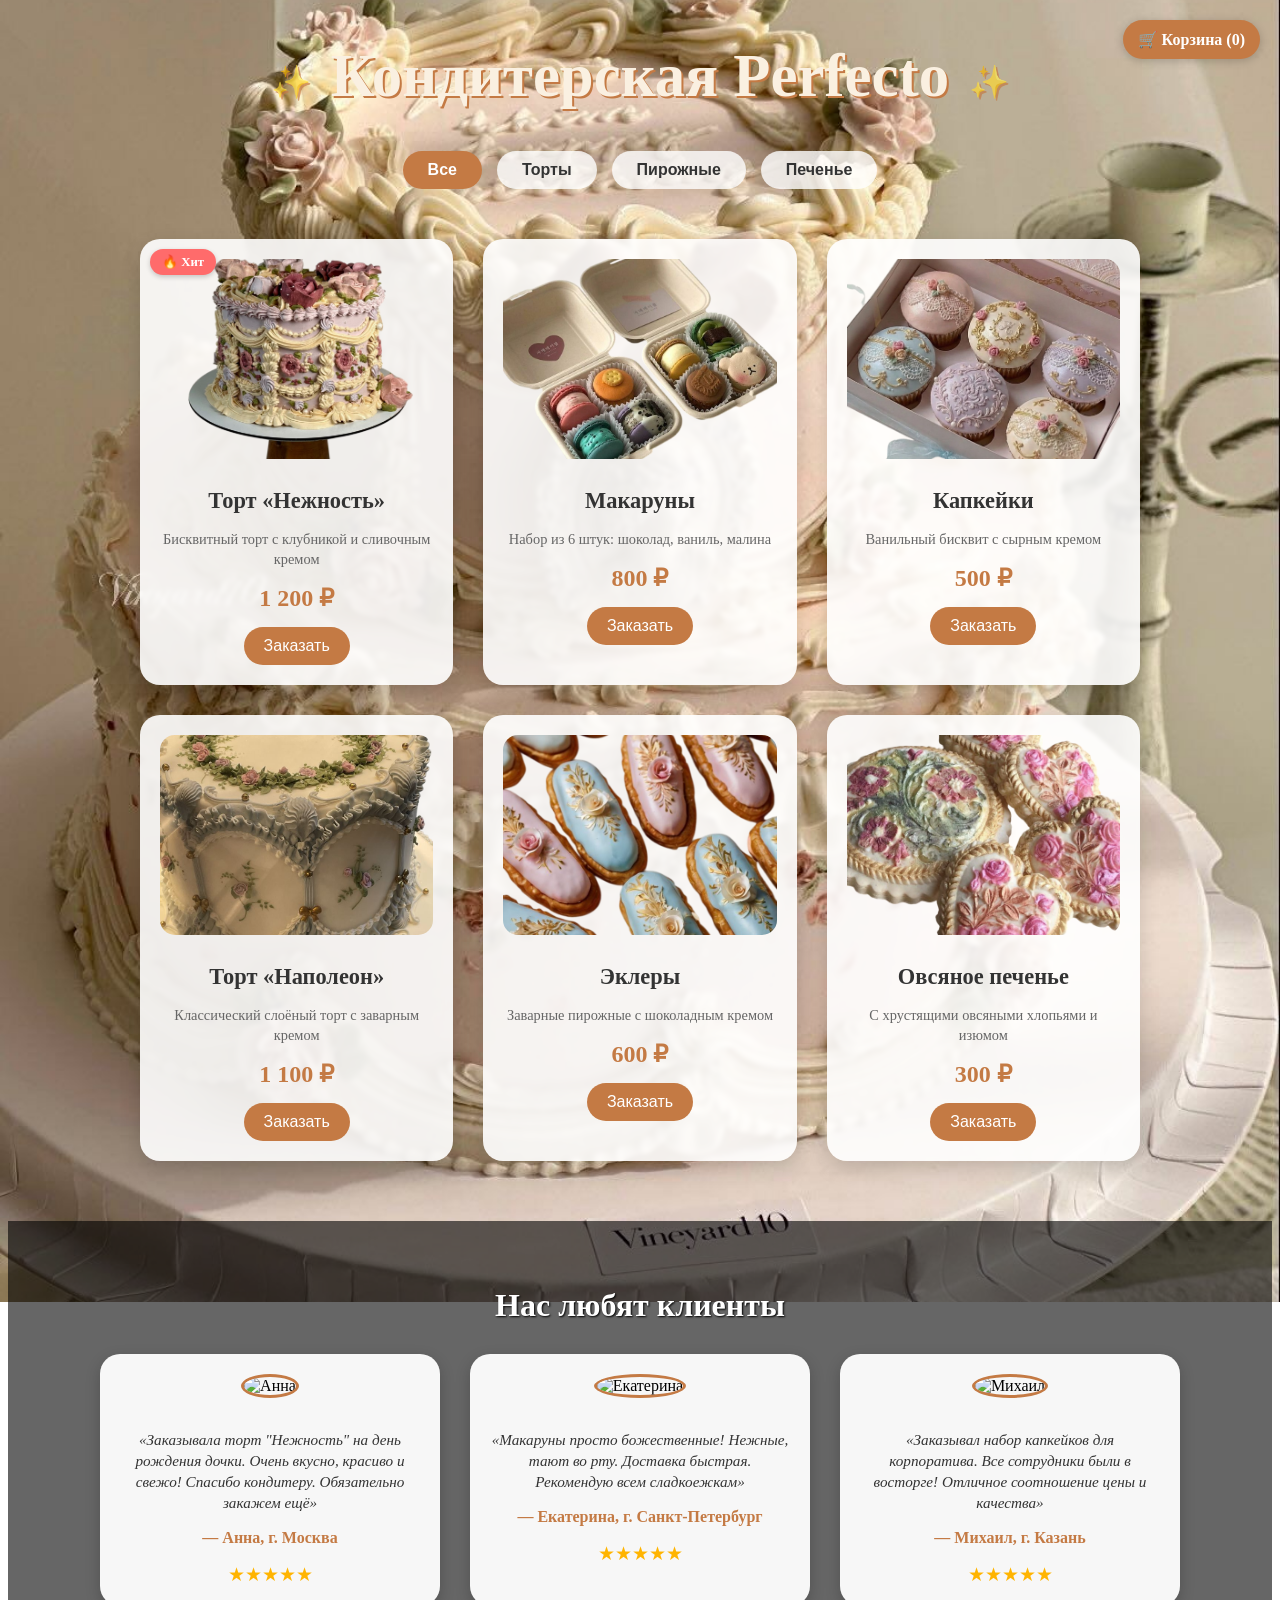
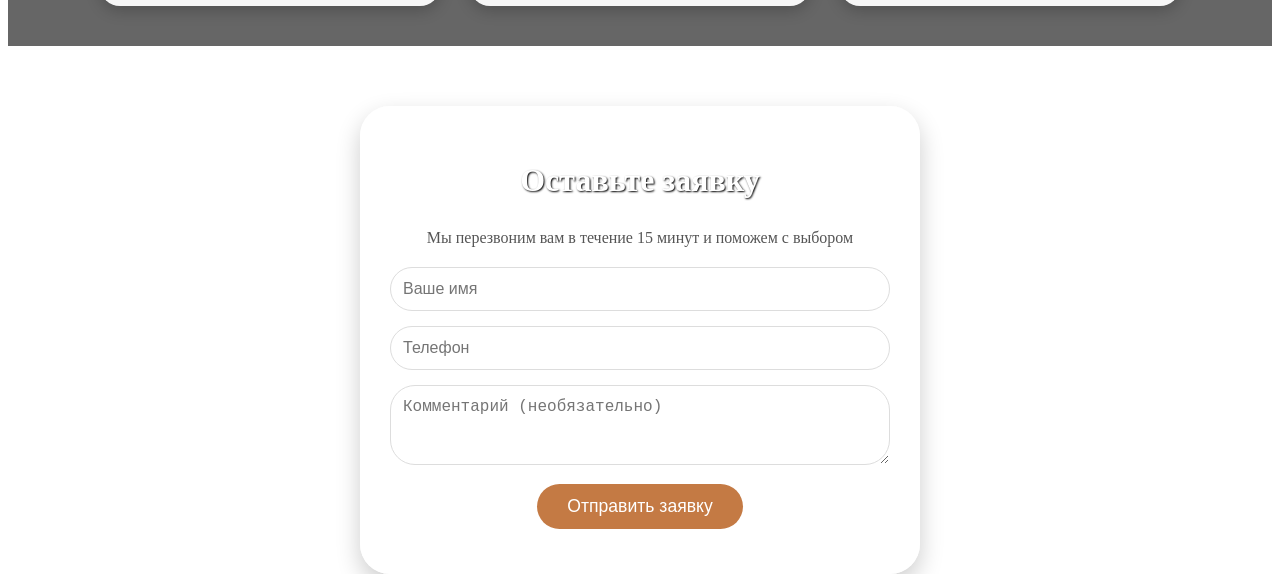
==== index.html @ 049f91c9 "Rename file.html to index.html" ====
<!DOCTYPE html>
<html lang="ru">
<head>
    <link rel="stylesheet" href="file2.css">
    <meta charset="UTF-8">
    <meta name="viewport" content="width=device-width, initial-scale=1.0">
    <title>Perfecto</title>
</head>
<body>
    <div>
        <h1>Кондитерская Perfecto</h1>
        <div class="cart-icon">
            🛒 Корзина (<span id="cart-count">0</span>)
        </div>

        <!-- Модальное окно корзины -->
        <div id="cart-modal" class="cart-modal">
            <div class="cart-modal-content">
                <span class="close">&times;</span>
                <h2>Ваш заказ</h2>
                <div id="cart-items"></div>
                <div class="cart-total">Итого: <span id="cart-total">0</span> ₽</div>
                <button id="checkout-btn">Оформить заказ</button>
            </div>
        </div>

        <!-- Кнопки фильтра -->
        <div class="filter-buttons">
            <button class="filter-btn active" data-filter="all">Все</button>
            <button class="filter-btn" data-filter="cake">Торты</button>
            <button class="filter-btn" data-filter="macaron">Пирожные</button>
            <button class="filter-btn" data-filter="cupcake">Печенье</button>
        </div>

        <!-- Контейнер карточек (исправлен класс) -->
        <div class="products-container">
            <!-- Торт "Нежность" - Хит -->
            <div class="product-card hit" data-category="cake">
                <div class="hit-badge">🔥 Хит</div>
                <img src="cake1-Photoroom.png" alt="Торт 'Нежность'" class="product-image">
                <h3 class="product-title">Торт «Нежность»</h3>
                <p class="product-description">Бисквитный торт с клубникой и сливочным кремом</p>
                <span class="product-price">1 200 ₽</span>
                <button class="product-btn">Заказать</button>
            </div>

            <!-- Макаруны -->
            <div class="product-card" data-category="macaron">
                <img src="cake2-Photoroom (1).png" alt="Макаронсы" class="product-image">
                <h3 class="product-title">Макаруны</h3>
                <p class="product-description">Набор из 6 штук: шоколад, ваниль, малина</p>
                <span class="product-price">800 ₽</span>
                <button class="product-btn">Заказать</button>
            </div>

            <!-- Капкейки -->
            <div class="product-card" data-category="cupcake">
                <img src="cake3-Photoroom (1).png" alt="Капкейки" class="product-image">
                <h3 class="product-title">Капкейки</h3>
                <p class="product-description">Ванильный бисквит с сырным кремом</p>
                <span class="product-price">500 ₽</span>
                <button class="product-btn">Заказать</button>
            </div>

            <!-- Торт "Наполеон" -->
            <div class="product-card" data-category="cake">
                <img src="e665212efa0e5e88dbf78b203fd6f364-Photoroom.png" alt="Торт 'Наполеон'" class="product-image">
                <h3 class="product-title">Торт «Наполеон»</h3>
                <p class="product-description">Классический слоёный торт с заварным кремом</p>
                <span class="product-price">1 100 ₽</span>
                <button class="product-btn">Заказать</button>
            </div>

            <!-- Эклеры -->
            <div class="product-card" data-category="macaron">
                <img src="ecler-Photoroom.png" alt="Эклеры" class="product-image">
                <h3 class="product-title">Эклеры</h3>
                <p class="product-description">Заварные пирожные с шоколадным кремом</p>
                <span class="product-price">600 ₽</span>
                <button class="product-btn">Заказать</button>
            </div>

            <!-- Овсяное печенье -->
            <div class="product-card" data-category="cupcake">
                <img src="pechenye-Photoroom.png" alt="Печенье овсяное" class="product-image">
                <h3 class="product-title">Овсяное печенье</h3>
                <p class="product-description">С хрустящими овсяными хлопьями и изюмом</p>
                <span class="product-price">300 ₽</span>
                <button class="product-btn">Заказать</button>
            </div>
        </div>
    </div>
    <!-- Блок отзывов -->
<div class="reviews-section">
    <h2 class="section-title">Нас любят клиенты</h2>
    <div class="reviews-container">
        <div class="review-card">
            <img src="avatar1.jpg" alt="Анна" class="review-avatar">
            <p class="review-text">«Заказывала торт "Нежность" на день рождения дочки. Очень вкусно, красиво и свежо! Спасибо кондитеру. Обязательно закажем ещё»</p>
            <p class="review-author">— Анна, г. Москва</p>
            <div class="review-stars">★★★★★</div>
        </div>
        <div class="review-card">
            <img src="avatar2.jpg" alt="Екатерина" class="review-avatar">
            <p class="review-text">«Макаруны просто божественные! Нежные, тают во рту. Доставка быстрая. Рекомендую всем сладкоежкам»</p>
            <p class="review-author">— Екатерина, г. Санкт-Петербург</p>
            <div class="review-stars">★★★★★</div>
        </div>
        <div class="review-card">
            <img src="avatar3.jpg" alt="Михаил" class="review-avatar">
            <p class="review-text">«Заказывал набор капкейков для корпоратива. Все сотрудники были в восторге! Отличное соотношение цены и качества»</p>
            <p class="review-author">— Михаил, г. Казань</p>
            <div class="review-stars">★★★★★</div>
        </div>
    </div>
</div>

<!-- Форма заявки -->
<div class="callback-form">
    <h2 class="section-title">Оставьте заявку</h2>
    <p class="form-subtitle">Мы перезвоним вам в течение 15 минут и поможем с выбором</p>
    <form id="callbackForm">
        <input type="text" id="userName" placeholder="Ваше имя" required>
        <input type="tel" id="userPhone" placeholder="Телефон" required>
        <textarea id="userMessage" rows="3" placeholder="Комментарий (необязательно)"></textarea>
        <button type="submit" class="submit-btn">Отправить заявку</button>
    </form>
    <div id="formStatus" class="form-status"></div>
</div>

    <script>
        // Данные товаров (теперь для всех 6)
        const products = {
            0: { name: "Торт «Нежность»", price: 1200 },
            1: { name: "Макаруны", price: 800 },
            2: { name: "Капкейки", price: 500 },
            3: { name: "Торт «Наполеон»", price: 1100 },
            4: { name: "Эклеры", price: 600 },
            5: { name: "Овсяное печенье", price: 300 }
        };

        let cart = [];

        function loadCart() {
            const saved = localStorage.getItem('cakeCart');
            cart = saved ? JSON.parse(saved) : [];
            updateCartDisplay();
        }

        function saveCart() {
            localStorage.setItem('cakeCart', JSON.stringify(cart));
        }

        function addToCart(productId) {
            const existing = cart.find(item => item.id === productId);
            if (existing) {
                existing.quantity++;
            } else {
                cart.push({ id: productId, quantity: 1 });
            }
            saveCart();
            updateCartDisplay();
            alert(`Товар добавлен в корзину!`);
        }

        function updateCartDisplay() {
            const countSpan = document.getElementById('cart-count');
            const totalItems = cart.reduce((sum, item) => sum + item.quantity, 0);
            countSpan.innerText = totalItems;
            renderCartItems();
        }

        function renderCartItems() {
            const container = document.getElementById('cart-items');
            if (!container) return;
            if (cart.length === 0) {
                container.innerHTML = '<p>Корзина пуста</p>';
                document.getElementById('cart-total').innerText = '0';
                return;
            }
            let html = '';
            let total = 0;
            cart.forEach(item => {
                const product = products[item.id];
                const itemTotal = product.price * item.quantity;
                total += itemTotal;
                html += `
                    <div class="cart-item">
                        <span>${product.name} x ${item.quantity}</span>
                        <span>${itemTotal} ₽</span>
                        <button onclick="removeFromCart(${item.id})">Удалить</button>
                    </div>
                `;
            });
            container.innerHTML = html;
            document.getElementById('cart-total').innerText = total;
        }

        function removeFromCart(productId) {
            const index = cart.findIndex(item => item.id === productId);
            if (index !== -1) {
                if (cart[index].quantity > 1) {
                    cart[index].quantity--;
                } else {
                    cart.splice(index, 1);
                }
                saveCart();
                updateCartDisplay();
                renderCartItems();
            }
        }

        function clearCart() {
            cart = [];
            saveCart();
            updateCartDisplay();
            renderCartItems();
        }

        // Модальное окно
        const modal = document.getElementById('cart-modal');
        const cartIcon = document.querySelector('.cart-icon');
        const closeBtn = document.querySelector('.close');

        cartIcon.onclick = () => {
            renderCartItems();
            modal.style.display = 'block';
        };
        closeBtn.onclick = () => modal.style.display = 'none';
        window.onclick = (e) => {
            if (e.target === modal) modal.style.display = 'none';
        };

        document.getElementById('checkout-btn').onclick = () => {
            if (cart.length === 0) {
                alert('Корзина пуста');
                return;
            }
            alert('Спасибо за заказ! Мы свяжемся с вами в ближайшее время.');
            clearCart();
            modal.style.display = 'none';
        };

        
    </script>


    <script>
        // Фильтрация товаров (обёрнуто в DOMContentLoaded)
        document.addEventListener('DOMContentLoaded', function() {
            const filterBtns = document.querySelectorAll('.filter-btn');
            const products = document.querySelectorAll('.product-card');

            filterBtns.forEach(btn => {
                btn.addEventListener('click', () => {
                    filterBtns.forEach(b => b.classList.remove('active'));
                    btn.classList.add('active');
                    
                    const filterValue = btn.getAttribute('data-filter');
                    
                    products.forEach(product => {
                        if (filterValue === 'all' || product.getAttribute('data-category') === filterValue) {
                            product.style.display = '';  // сброс (возвращает значение из CSS)
                        } else {
                            product.style.display = 'none';
                        }
                    });
                });
            });
        });
    </script>
    <script>
    // Обработка формы заявки
const form = document.getElementById('callbackForm');
if (form) {
    form.addEventListener('submit', function(e) {
        e.preventDefault();
        const name = document.getElementById('userName').value;
        const phone = document.getElementById('userPhone').value;
        const message = document.getElementById('userMessage').value || 'без комментария';
        
        // Здесь можно было бы отправить данные на сервер, но для демо просто покажем уведомление
        document.getElementById('formStatus').innerHTML = `<span style="color: green;">Спасибо, ${name}! Мы скоро свяжемся с вами по номеру ${phone}</span>`;
        form.reset();
        
        // Через 3 секунды очищаем статус
        setTimeout(() => {
            document.getElementById('formStatus').innerHTML = '';
        }, 5000);
    });
}
    </script>

<script>
    // === ОБРАБОТЧИКИ ДЛЯ КНОПОК "ЗАКАЗАТЬ" ===
    document.addEventListener('DOMContentLoaded', function() {
        const cards = document.querySelectorAll('.product-card');
        cards.forEach((card, index) => {
            const btn = card.querySelector('.product-btn');
            if (btn) {
                // Удаляем возможные старые обработчики (если были)
                const newBtn = btn.cloneNode(true);
                btn.parentNode.replaceChild(newBtn, btn);
                newBtn.addEventListener('click', function(e) {
                    e.preventDefault();
                    addToCart(index);  // index совпадает с id товара в объекте products
                });
            }
        });
        console.log('Обработчики кнопок добавлены, всего карточек:', cards.length);
    });
</script>

</body>
</html>
---- file2.css ----
html {
    height: 100%;
}

body {
    min-height: 100%;
    background: url('cakes.jpg') no-repeat center center fixed;
    background-size: cover;
}

h1 {

    text-align: center;
    font-size: 3.8rem;
    color: #faf0e1;
    text-shadow: 2px 2px 0 #c47a44;
    position: relative;
}
h1::before, h1::after {
    content: '✨';
    font-size: 2rem;
    opacity: 0.7;
    display: inline-block;
    padding: 0 20px;
    vertical-align: middle;
}


p {
    text-align: center;
    
}

.products-container {
    display: grid;
    grid-template-columns: repeat(3, 1fr); /* 3 колонки равной ширины */
    gap: 30px;                            /* одинаковые отступы */
    max-width: 1000px;                   /* ограничиваем ширину, чтобы карточки не были огромными */
    margin: 50px auto;
    padding: 0 20px;
}

.product-card {
    /* Убираем фиксированную ширину, она будет 1fr */
    background: rgba(255, 255, 255, 0.9);
    border-radius: 20px;
    box-shadow: 0 8px 20px rgba(0, 0, 0, 0.15);
    padding: 20px;
    text-align: center;
    transition: transform 0.3s ease, box-shadow 0.3s ease;
    backdrop-filter: blur(2px);
}



/* Эффект при наведении */
.product-card:hover {
    transform: translateY(-5px);
    box-shadow: 0 12px 25px rgba(0, 0, 0, 0.2);
}

/* Картинка внутри карточки */
.product-image {
    width: 100%;
    height: 200px;
    object-fit: cover;
    border-radius: 15px;
    margin-bottom: 15px;
}

/* Заголовок товара */
.product-title {
    font-size: 1.4rem;
    margin: 10px 0;
    color: #333;
}

/* Описание */
.product-description {
    font-size: 0.9rem;
    color: #666;
    margin-bottom: 15px;
    line-height: 1.4;
}

/* Цена */
.product-price {
    display: block;
    font-size: 1.5rem;
    font-weight: bold;
    color: #c47a44;
    margin-bottom: 15px;
}

/* Кнопка заказа */
.product-btn {
    background-color: #c47a44;
    color: white;
    border: none;
    padding: 10px 20px;
    border-radius: 30px;
    font-size: 1rem;
    cursor: pointer;
    transition: background-color 0.3s;
}

.product-btn:hover {
    background-color: #a05e2c;
}

/* Стиль для подзаголовка */
.subtitle {
    text-align: center;
    font-size: 1.2rem;
    color: white;
    margin-top: -40px;
    margin-bottom: 40px;
    text-shadow: 1px 1px 2px black;
}



@media (max-width: 900px) {
    .products-container {
        grid-template-columns: repeat(2, 1fr); /* 2 карточки в ряд */
    }
}
@media (max-width: 600px) {
    .products-container {
        grid-template-columns: 1fr; /* 1 карточка в ряд */
        justify-content: center;    /* центрируем */
    }
}





/* Иконка корзины */
.cart-icon {
    position: fixed;
    top: 20px;
    right: 20px;
    background: #c47a44;
    color: white;
    padding: 10px 15px;
    border-radius: 30px;
    cursor: pointer;
    font-weight: bold;
    z-index: 1000;
    box-shadow: 0 2px 10px rgba(0,0,0,0.2);

}

/* Модальное окно */
.cart-modal {
    display: none;
    position: fixed;
    z-index: 1001;
    left: 0;
    top: 0;
    width: 100%;
    height: 100%;
    background: rgba(0,0,0,0.5);
}

.cart-modal-content {
    background: white;
    margin: 10% auto;
    width: 90%;
    max-width: 500px;
    border-radius: 20px;
    padding: 20px;
    position: relative;
}

.close {
    position: absolute;
    right: 20px;
    top: 10px;
    font-size: 28px;
    cursor: pointer;
}

#cart-items {
    max-height: 300px;
    overflow-y: auto;
    margin: 20px 0;
}

.cart-item {
    display: flex;
    justify-content: space-between;
    padding: 10px 0;
    border-bottom: 1px solid #eee;
}

.cart-total {
    font-size: 1.2rem;
    font-weight: bold;
    text-align: right;
    margin-top: 10px;
}

#checkout-btn {
    background: #c47a44;
    color: white;
    border: none;
    padding: 10px;
    width: 100%;
    border-radius: 30px;
    font-size: 1rem;
    cursor: pointer;
}



/* Кнопки фильтра */
.filter-buttons {
    display: flex;
    justify-content: center;
    gap: 15px;
    margin: 30px 0;
    flex-wrap: wrap;
}
.filter-btn {
    background: rgba(255,255,255,0.8);
    border: none;
    padding: 10px 25px;
    border-radius: 30px;
    font-size: 1rem;
    cursor: pointer;
    transition: 0.3s;
    font-weight: bold;
    color: #333;
}
.filter-btn.active {
    background: #c47a44;
    color: white;
}
.filter-btn:hover {
    background: #c47a44;
    color: white;
}

/* Бейдж "Хит" */
.product-card {
    position: relative; /* для позиционирования бейджа */
}
.hit-badge {
    position: absolute;
    top: 10px;
    left: 10px;
    background: #ff6b6b;
    color: white;
    padding: 5px 12px;
    border-radius: 20px;
    font-size: 0.8rem;
    font-weight: bold;
    z-index: 2;
    box-shadow: 0 2px 5px rgba(0,0,0,0.2);
}



/* Блок отзывов */
.reviews-section {
    background: rgba(0,0,0,0.6);
    padding: 40px 20px;
    margin-top: 60px;
}
.section-title {
    text-align: center;
    color: white;
    font-size: 2rem;
    margin-bottom: 30px;
    text-shadow: 1px 1px 2px black;
}
.reviews-container {
    display: flex;
    flex-wrap: wrap;
    justify-content: center;
    gap: 30px;
    max-width: 1200px;
    margin: 0 auto;
}
.review-card {
    background: rgba(255,255,255,0.95);
    border-radius: 20px;
    padding: 20px;
    width: 300px;
    text-align: center;
    box-shadow: 0 5px 15px rgba(0,0,0,0.2);
    transition: transform 0.3s;
}
.review-card:hover {
    transform: translateY(-5px);
}
.review-avatar {
    width: 80px;
    height: 80px;
    border-radius: 50%;
    object-fit: cover;
    margin-bottom: 15px;
    border: 3px solid #c47a44;
}
.review-text {
    font-size: 0.95rem;
    line-height: 1.4;
    color: #333;
    font-style: italic;
}
.review-author {
    font-weight: bold;
    margin-top: 10px;
    color: #c47a44;
}
.review-stars {
    color: #ffb400;
    font-size: 1.2rem;
    margin-top: 5px;
}


.callback-form {
    background: rgba(255,255,255,0.9);
    max-width: 500px;
    margin: 60px auto;
    padding: 30px;
    border-radius: 30px;
    text-align: center;
    box-shadow: 0 10px 25px rgba(0,0,0,0.2);
}
.form-subtitle {
    margin-bottom: 20px;
    color: #555;
}
.callback-form input, .callback-form textarea {
    width: 100%;
    padding: 12px;
    margin-bottom: 15px;
    border: 1px solid #ddd;
    border-radius: 25px;
    font-size: 1rem;
    box-sizing: border-box;
}
.submit-btn {
    background: #c47a44;
    color: white;
    border: none;
    padding: 12px 30px;
    border-radius: 30px;
    font-size: 1.1rem;
    cursor: pointer;
    transition: 0.3s;
}
.submit-btn:hover {
    background: #a05e2c;
}
.form-status {
    margin-top: 15px;
    font-weight: bold;
}
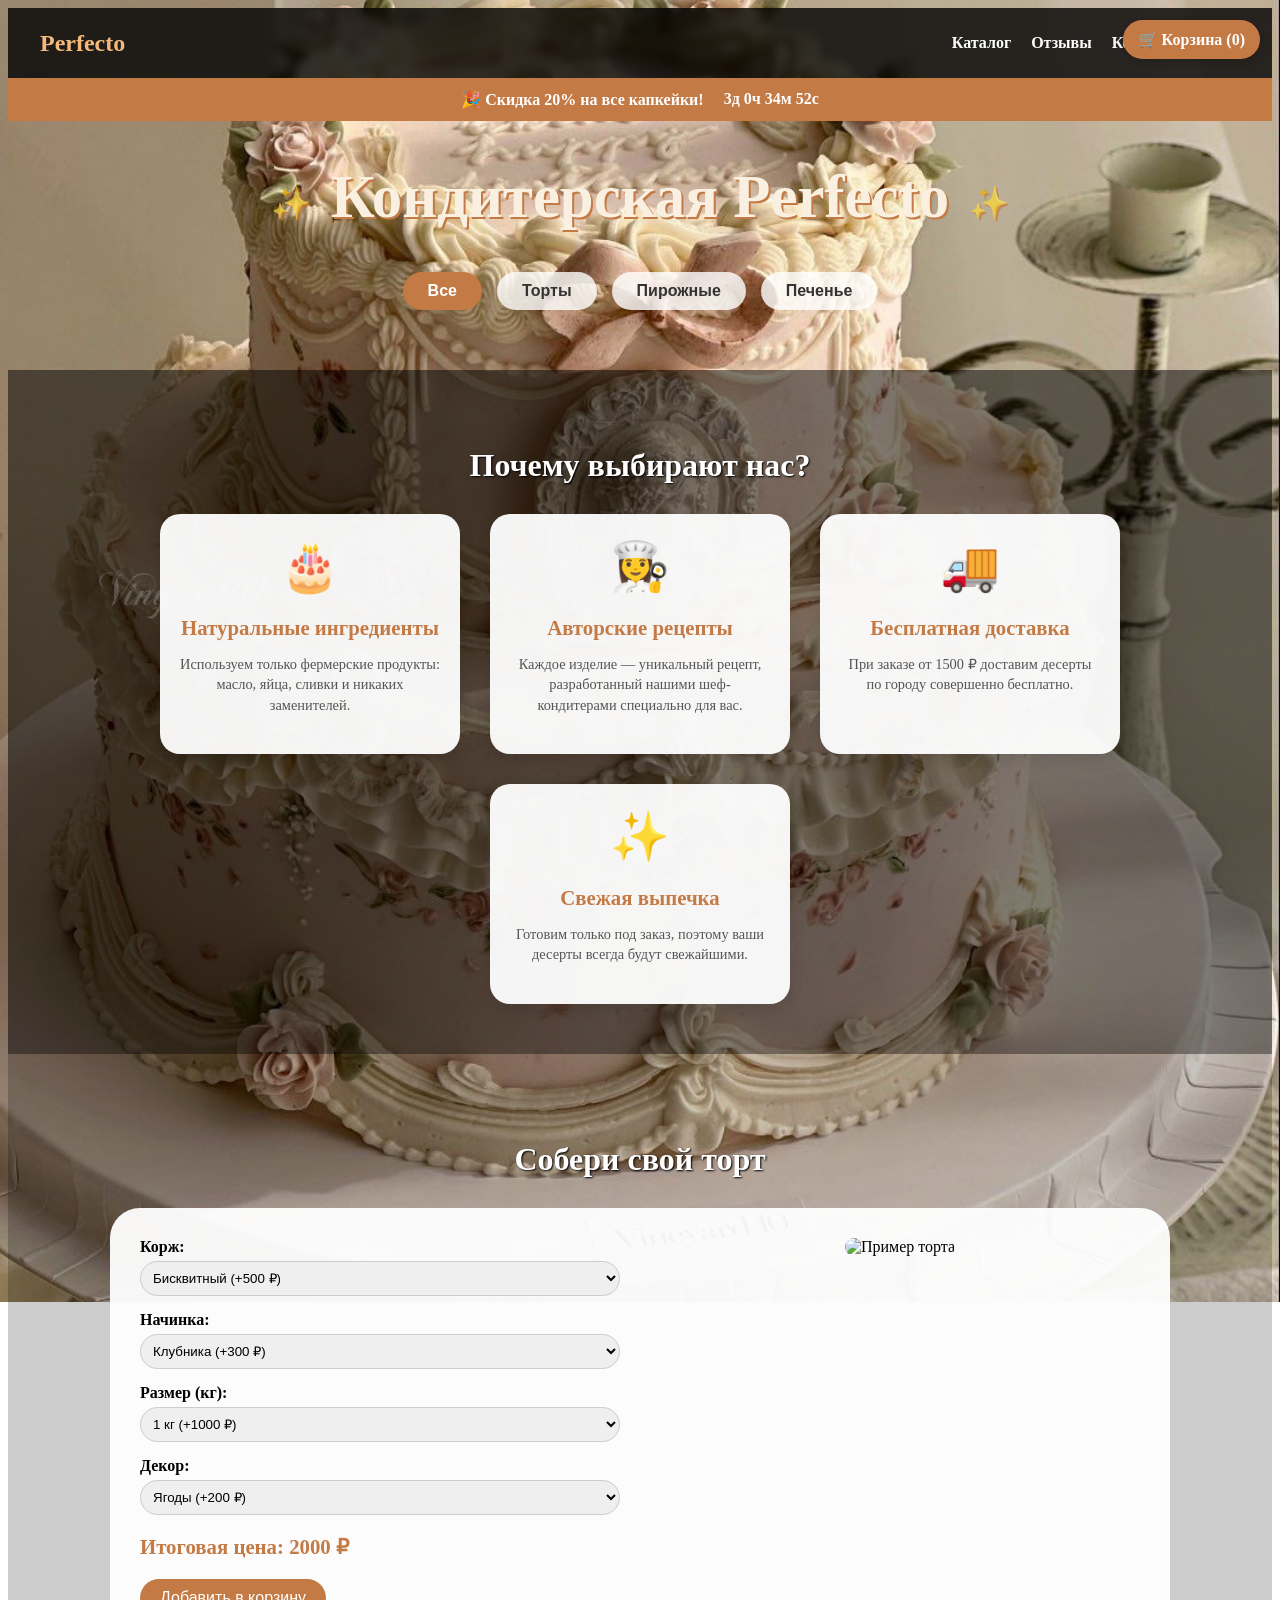
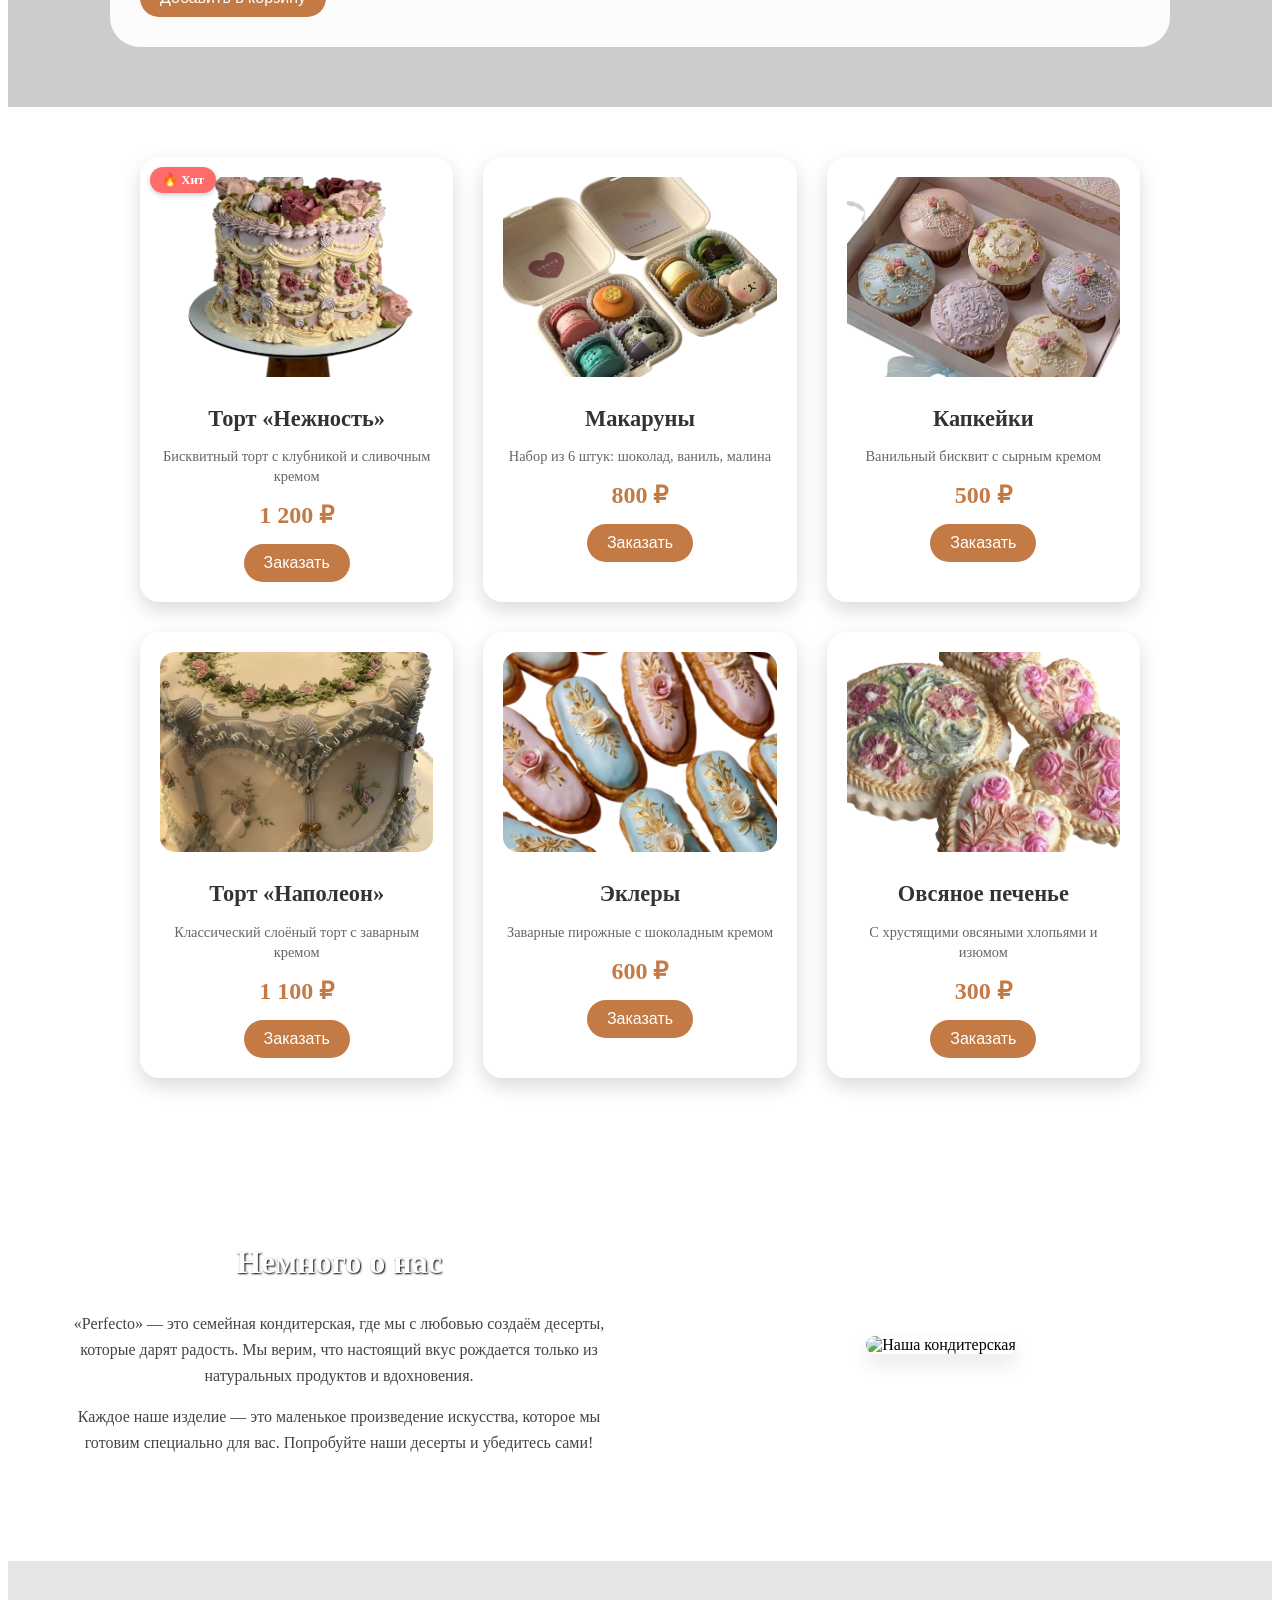
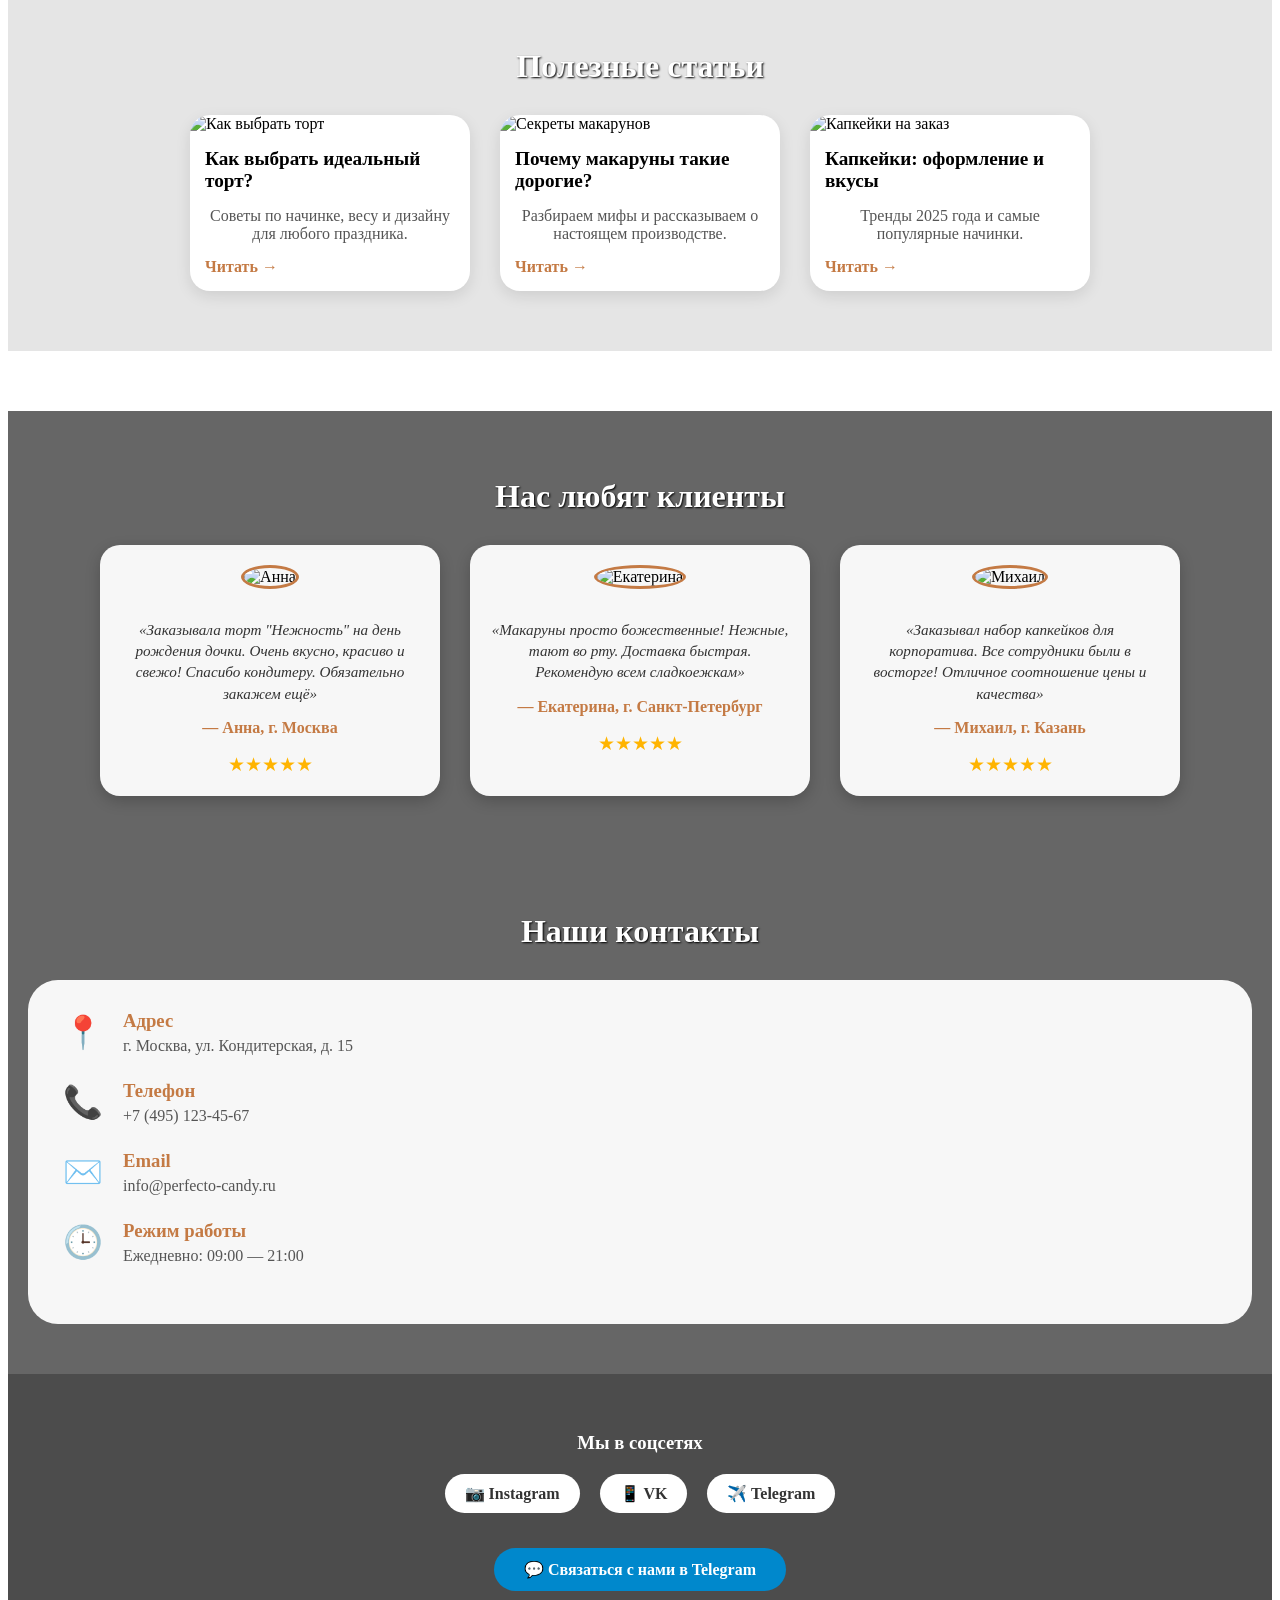
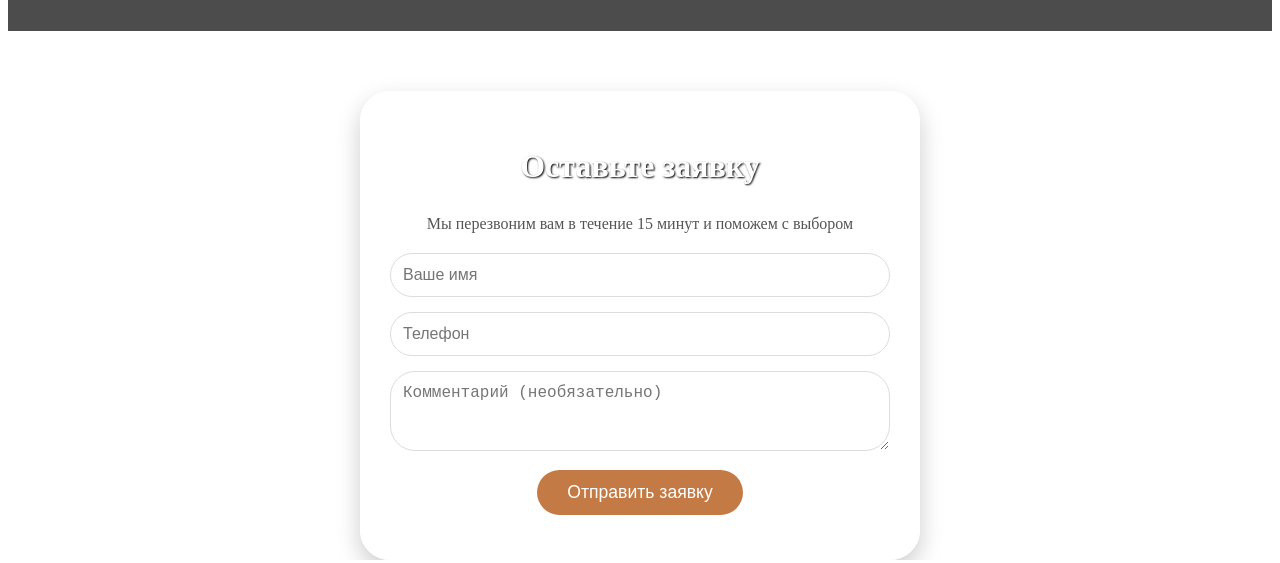
==== commit 36a9dd30: "Update index.html" ====
--- a/index.html
+++ b/index.html
@@ -7,6 +7,27 @@
     <title>Perfecto</title>
 </head>
 <body>
+    <!-- Навигационное меню (якоря) -->
+<nav class="main-nav">
+    <div class="nav-container">
+        <a href="#home" class="nav-logo">Perfecto</a>
+        <ul class="nav-menu">
+            <li><a href="#catalog" class="nav-link">Каталог</a></li>
+            <li><a href="#reviews" class="nav-link">Отзывы</a></li>
+            <li><a href="#contacts" class="nav-link">Контакты</a></li>
+            <li><a href="#blog" class="nav-link">Блог</a></li>   
+        </ul>
+    </div>
+</nav>
+
+<!-- Блок акции -->
+<div class="promo-banner" id="promo">
+    <div class="promo-content">
+        <span class="promo-text">🎉 Скидка 20% на все капкейки!</span>
+        <span class="promo-timer" id="timer">-- дн -- ч -- мин -- сек</span>
+    </div>
+</div>
+
     <div>
         <h1>Кондитерская Perfecto</h1>
         <div class="cart-icon">
@@ -32,8 +53,85 @@
             <button class="filter-btn" data-filter="cupcake">Печенье</button>
         </div>
 
+        <!-- Блок преимуществ -->
+<div class="features-section">
+    <h2 class="section-title">Почему выбирают нас?</h2>
+    <div class="features-container">
+        <div class="feature-card">
+            <div class="feature-icon">🎂</div>
+            <h3 class="feature-title">Натуральные ингредиенты</h3>
+            <p class="feature-desc">Используем только фермерские продукты: масло, яйца, сливки и никаких заменителей.</p>
+        </div>
+        <div class="feature-card">
+            <div class="feature-icon">👩‍🍳</div>
+            <h3 class="feature-title">Авторские рецепты</h3>
+            <p class="feature-desc">Каждое изделие — уникальный рецепт, разработанный нашими шеф-кондитерами специально для вас.</p>
+        </div>
+        <div class="feature-card">
+            <div class="feature-icon">🚚</div>
+            <h3 class="feature-title">Бесплатная доставка</h3>
+            <p class="feature-desc">При заказе от 1500 ₽ доставим десерты по городу совершенно бесплатно.</p>
+        </div>
+        <div class="feature-card">
+            <div class="feature-icon">✨</div>
+            <h3 class="feature-title">Свежая выпечка</h3>
+            <p class="feature-desc">Готовим только под заказ, поэтому ваши десерты всегда будут свежайшими.</p>
+        </div>
+    </div>
+</div>
+
+<!-- Конструктор торта -->
+<div class="constructor-section">
+    <h2 class="section-title">Собери свой торт</h2>
+    <div class="constructor-container">
+        <div class="constructor-options">
+            <div class="constructor-group">
+                <label>Корж:</label>
+                <select id="crust">
+                    <option value="500">Бисквитный (+500 ₽)</option>
+                    <option value="600">Шоколадный (+600 ₽)</option>
+                    <option value="700">Медовик (+700 ₽)</option>
+                </select>
+            </div>
+            <div class="constructor-group">
+                <label>Начинка:</label>
+                <select id="filling">
+                    <option value="300">Клубника (+300 ₽)</option>
+                    <option value="400">Карамель (+400 ₽)</option>
+                    <option value="500">Сникерс (+500 ₽)</option>
+                </select>
+            </div>
+            <div class="constructor-group">
+                <label>Размер (кг):</label>
+                <select id="size">
+                    <option value="1">1 кг (+1000 ₽)</option>
+                    <option value="2">2 кг (+1800 ₽)</option>
+                    <option value="3">3 кг (+2500 ₽)</option>
+                </select>
+            </div>
+            <div class="constructor-group">
+                <label>Декор:</label>
+                <select id="decor">
+                    <option value="200">Ягоды (+200 ₽)</option>
+                    <option value="300">Сахарные цветы (+300 ₽)</option>
+                    <option value="0">Без декора (0 ₽)</option>
+                </select>
+            </div>
+            <div class="constructor-price">
+                Итоговая цена: <span id="constructor-total">0</span> ₽
+            </div>
+            <button id="add-constructor-to-cart" class="product-btn">Добавить в корзину</button>
+        </div>
+        <div class="constructor-preview">
+            <img src="cake2-Photoroom.png" alt="Пример торта" class="constructor-img">
+        </div>
+    </div>
+</div>
+
+
+
         <!-- Контейнер карточек (исправлен класс) -->
-        <div class="products-container">
+        <div id="catalog" class="products-container">
             <!-- Торт "Нежность" - Хит -->
             <div class="product-card hit" data-category="cake">
                 <div class="hit-badge">🔥 Хит</div>
@@ -90,8 +188,53 @@
             </div>
         </div>
     </div>
+
+
+
+    <!-- Блок "О нас" -->
+<div class="about-section">
+    <div class="about-container">
+        <div class="about-text">
+            <h2 class="section-title">Немного о нас</h2>
+            <p>«Perfecto» — это семейная кондитерская, где мы с любовью создаём десерты, которые дарят радость. Мы верим, что настоящий вкус рождается только из натуральных продуктов и вдохновения.</p>
+            <p>Каждое наше изделие — это маленькое произведение искусства, которое мы готовим специально для вас. Попробуйте наши десерты и убедитесь сами!</p>
+        </div>
+        <div class="about-image">
+            <img src="cakeshop.jpg" alt="Наша кондитерская" class="about-img">
+        </div>
+        </div>
+    </div>
+</div>
+
+<!-- Блог / статьи -->
+<div class="blog-section" id="blog">
+    <h2 class="section-title">Полезные статьи</h2>
+    <div class="blog-container">
+        <div class="blog-card">
+            <img src="blog1.jpg" alt="Как выбрать торт" class="blog-img">
+            <h3>Как выбрать идеальный торт?</h3>
+            <p>Советы по начинке, весу и дизайну для любого праздника.</p>
+            <a href="#" class="blog-link">Читать →</a>
+        </div>
+        <div class="blog-card">
+            <img src="blog2.jpg" alt="Секреты макарунов" class="blog-img">
+            <h3>Почему макаруны такие дорогие?</h3>
+            <p>Разбираем мифы и рассказываем о настоящем производстве.</p>
+            <a href="#" class="blog-link">Читать →</a>
+        </div>
+        <div class="blog-card">
+            <img src="blog3.jpg" alt="Капкейки на заказ" class="blog-img">
+            <h3>Капкейки: оформление и вкусы</h3>
+            <p>Тренды 2025 года и самые популярные начинки.</p>
+            <a href="#" class="blog-link">Читать →</a>
+        </div>
+    </div>
+</div>
+
+
+
     <!-- Блок отзывов -->
-<div class="reviews-section">
+<div id="reviews" class="reviews-section">
     <h2 class="section-title">Нас любят клиенты</h2>
     <div class="reviews-container">
         <div class="review-card">
@@ -114,6 +257,64 @@
         </div>
     </div>
 </div>
+
+
+
+<!-- Блок контактов -->
+<div id="contacts" class="contacts-section">
+    <h2 class="section-title">Наши контакты</h2>
+    <div class="contacts-container">
+        <div class="contacts-info">
+            <div class="contact-item">
+                <div class="contact-icon">📍</div>
+                <div>
+                    <h3>Адрес</h3>
+                    <p>г. Москва, ул. Кондитерская, д. 15</p>
+                </div>
+            </div>
+            <div class="contact-item">
+                <div class="contact-icon">📞</div>
+                <div>
+                    <h3>Телефон</h3>
+                    <p>+7 (495) 123-45-67</p>
+                </div>
+            </div>
+            <div class="contact-item">
+                <div class="contact-icon">✉️</div>
+                <div>
+                    <h3>Email</h3>
+                    <p>info@perfecto-candy.ru</p>
+                </div>
+            </div>
+            <div class="contact-item">
+                <div class="contact-icon">🕒</div>
+                <div>
+                    <h3>Режим работы</h3>
+                    <p>Ежедневно: 09:00 — 21:00</p>
+                </div>
+            </div>
+        </div>
+        <div class="contact-map">
+            <!-- Яндекс.Карта (пример) -->
+            <iframe src="https://yandex.ru/map-widget/v1/?um=constructor%3A6b3b3b3b3b3b3b3b3b3b3b3b3b3b3b3b3b3b3b3b3b3b&amp;source=constructor" width="100%" height="300" frameborder="0"></iframe>
+            
+        </div>
+    </div>
+</div>
+
+<!-- Социальные сети и Telegram -->
+<div class="social-section">
+    <h3>Мы в соцсетях</h3>
+    <div class="social-links">
+        <a href="https://instagram.com/perfecto" target="_blank" class="social-icon instagram">📷 Instagram</a>
+        <a href="https://vk.com/perfecto" target="_blank" class="social-icon vk">📱 VK</a>
+        <a href="https://t.me/perfecto_bot" target="_blank" class="social-icon telegram">✈️ Telegram</a>
+    </div>
+    <div class="telegram-btn-container">
+        <a href="https://t.me/perfecto_support" class="telegram-connect-btn">💬 Связаться с нами в Telegram</a>
+    </div>
+</div>
+
 
 <!-- Форма заявки -->
 <div class="callback-form">
@@ -160,6 +361,8 @@
             }
             saveCart();
             updateCartDisplay();
+
+
             alert(`Товар добавлен в корзину!`);
         }
 
@@ -311,5 +514,92 @@
     });
 </script>
 
+<script>
+    // 1. Таймер акции (до окончания через 3 дня)
+    function startTimer() {
+        const endTime = new Date();
+        endTime.setDate(endTime.getDate() + 3); // акция идёт 3 дня
+        endTime.setHours(23, 59, 59, 999);
+        function update() {
+            const now = new Date();
+            const diff = endTime - now;
+            if (diff <= 0) {
+                document.getElementById('timer').innerText = "Акция завершена!";
+                return;
+            }
+            const days = Math.floor(diff / (1000*60*60*24));
+            const hours = Math.floor((diff / (1000*60*60)) % 24);
+            const mins = Math.floor((diff / (1000*60)) % 60);
+            const secs = Math.floor((diff / 1000) % 60);
+            document.getElementById('timer').innerText = `${days}д ${hours}ч ${mins}м ${secs}с`;
+        }
+        update();
+        setInterval(update, 1000);
+    }
+    startTimer();
+
+    // 2. Конструктор торта: расчёт цены
+    function updateConstructorPrice() {
+        const crust = parseInt(document.getElementById('crust').value);
+        const filling = parseInt(document.getElementById('filling').value);
+        const sizeMult = parseFloat(document.getElementById('size').value);
+        const decor = parseInt(document.getElementById('decor').value);
+        // базовая цена за кг 1000, умножаем на размер
+        let base = 1000 * sizeMult;
+        let total = base + crust + filling + decor;
+        document.getElementById('constructor-total').innerText = total;
+    }
+    document.getElementById('crust').addEventListener('change', updateConstructorPrice);
+    document.getElementById('filling').addEventListener('change', updateConstructorPrice);
+    document.getElementById('size').addEventListener('change', updateConstructorPrice);
+    document.getElementById('decor').addEventListener('change', updateConstructorPrice);
+    updateConstructorPrice();
+
+    // Добавление конструктора в корзину (расширяем массив товаров)
+    document.getElementById('add-constructor-to-cart').addEventListener('click', () => {
+        const crustSel = document.getElementById('crust').selectedOptions[0].text;
+        const fillingSel = document.getElementById('filling').selectedOptions[0].text;
+        const sizeVal = document.getElementById('size').value;
+        const decorSel = document.getElementById('decor').selectedOptions[0].text;
+        const total = document.getElementById('constructor-total').innerText;
+        const productId = `custom_${Date.now()}`;
+        // Добавляем кастомный товар в корзину (расширяем объект products динамически)
+        window.customProducts = window.customProducts || {};
+        window.customProducts[productId] = { name: `Торт на заказ (${crustSel}, ${fillingSel}, ${sizeVal}кг, ${decorSel})`, price: parseInt(total) };
+        // Функция addToCart из основного кода ожидает id и массив products. Но она работает только с числовыми id. Переопределим для конструктора.
+        // Проще добавить в корзину через существующую логику, но нужно расширить addToCart
+        // Создадим временную функцию push
+        if (typeof addToCart === 'function') {
+            // Но addToCart ожидает число. Вместо этого вызовем внутренние функции корзины
+            // Обойдём систему: напрямую работать с localStorage
+            let cart = JSON.parse(localStorage.getItem('cakeCart') || '[]');
+            cart.push({ id: productId, quantity: 1 });
+            localStorage.setItem('cakeCart', JSON.stringify(cart));
+            // Обновить интерфейс
+            if (typeof updateCartDisplay === 'function') updateCartDisplay();
+            else location.reload();
+            alert(`Добавлен торт на заказ на сумму ${total} ₽`);
+        } else {
+            alert('Корзина не инициализирована, но товар сохранён в консоли');
+            console.log('Торт конструктора:', { productId, name: window.customProducts[productId].name, price: total });
+        }
+    });
+
+    // 3. Плавная прокрутка к якорям
+    document.querySelectorAll('.nav-link').forEach(link => {
+        link.addEventListener('click', function(e) {
+            e.preventDefault();
+            const targetId = this.getAttribute('href').substring(1); // убираем #
+            const target = document.getElementById(targetId);
+            if (target) {
+                target.scrollIntoView({ behavior: 'smooth', block: 'start' });
+            } else {
+                // если нет элемента с таким id, ищем по классу или просто ничего не делаем
+                console.warn('Элемент не найден:', targetId);
+            }
+        });
+    });
+</script>
+
 </body>
 </html>
--- a/file2.css
+++ b/file2.css
@@ -361,3 +361,315 @@
     margin-top: 15px;
     font-weight: bold;
 }
+
+
+/* Стили для блока преимуществ */
+.features-section {
+    background: rgba(0, 0, 0, 0.5);
+    padding: 50px 20px;
+    margin-top: 60px;
+    text-align: center;
+}
+.features-container {
+    display: flex;
+    flex-wrap: wrap;
+    justify-content: center;
+    gap: 30px;
+    max-width: 1200px;
+    margin: 0 auto;
+}
+.feature-card {
+    background: rgba(255, 255, 255, 0.95);
+    border-radius: 20px;
+    padding: 25px 20px;
+    width: 260px;
+    text-align: center;
+    transition: transform 0.3s ease;
+    box-shadow: 0 5px 15px rgba(0,0,0,0.1);
+}
+.feature-card:hover {
+    transform: translateY(-5px);
+}
+.feature-icon {
+    font-size: 3rem;
+    margin-bottom: 15px;
+}
+.feature-title {
+    font-size: 1.3rem;
+    margin-bottom: 10px;
+    color: #c47a44;
+}
+.feature-desc {
+    font-size: 0.9rem;
+    color: #555;
+    line-height: 1.4;
+}
+
+
+/* Стили для блока контактов */
+.contacts-section {
+    background: rgba(0, 0, 0, 0.6);
+    padding: 50px 20px;
+}
+.contacts-container {
+    display: flex;
+    flex-wrap: wrap;
+    gap: 40px;
+    max-width: 1200px;
+    margin: 0 auto;
+    background: rgba(255, 255, 255, 0.95);
+    border-radius: 30px;
+    padding: 30px;
+}
+.contacts-info {
+    flex: 1;
+    min-width: 250px;
+}
+.contact-item {
+    display: flex;
+    align-items: center;
+    gap: 15px;
+    margin-bottom: 25px;
+}
+.contact-icon {
+    font-size: 2rem;
+    width: 50px;
+    text-align: center;
+}
+.contact-item h3 {
+    margin: 0;
+    color: #c47a44;
+}
+.contact-item p {
+    margin: 5px 0 0;
+    color: #555;
+}
+.contact-map {
+    flex: 1;
+    min-width: 250px;
+    border-radius: 20px;
+    overflow: hidden;
+}
+.contact-map iframe {
+    width: 100%;
+    height: 100%;
+    min-height: 280px;
+}
+
+/* Стили для блока "О нас" */
+.about-section {
+    padding: 60px 20px;
+    background: rgba(255, 255, 255, 0.2);
+}
+.about-container {
+    display: flex;
+    flex-wrap: wrap;
+    align-items: center;
+    gap: 40px;
+    max-width: 1200px;
+    margin: 0 auto;
+    background: rgba(255, 255, 255, 0.95);
+    border-radius: 30px;
+    padding: 30px;
+}
+.about-text {
+    flex: 1;
+    min-width: 250px;
+}
+.about-text p {
+    line-height: 1.6;
+    color: #444;
+}
+.about-image {
+    flex: 1;
+    min-width: 250px;
+    text-align: center;
+}
+.about-img {
+    width: 100%;
+    max-width: 400px;
+    border-radius: 20px;
+    box-shadow: 0 10px 20px rgba(0,0,0,0.1);
+}
+
+
+/* Меню навигации */
+.main-nav {
+    background: rgba(0,0,0,0.8);
+    position: sticky;
+    top: 0;
+    z-index: 1000;
+    backdrop-filter: blur(5px);
+}
+.nav-container {
+    max-width: 1200px;
+    margin: 0 auto;
+    display: flex;
+    justify-content: space-between;
+    align-items: center;
+    padding: 10px 20px;
+}
+.nav-logo {
+    color: #f5b87a;
+    font-size: 1.5rem;
+    font-weight: bold;
+    text-decoration: none;
+}
+.nav-menu {
+    display: flex;
+    gap: 20px;
+    list-style: none;
+}
+.nav-link {
+    color: white;
+    text-decoration: none;
+    font-weight: bold;
+    transition: 0.3s;
+}
+.nav-link:hover {
+    color: #c47a44;
+}
+
+/* Промо-баннер */
+.promo-banner {
+    background: #c47a44;
+    color: white;
+    text-align: center;
+    padding: 12px;
+    font-weight: bold;
+}
+.promo-content {
+    display: flex;
+    justify-content: center;
+    gap: 20px;
+    flex-wrap: wrap;
+}
+
+/* Блог */
+.blog-section {
+    padding: 60px 20px;
+    background: rgba(0,0,0,0.1);
+}
+.blog-container {
+    display: flex;
+    flex-wrap: wrap;
+    gap: 30px;
+    justify-content: center;
+    max-width: 1200px;
+    margin: 0 auto;
+}
+.blog-card {
+    background: white;
+    border-radius: 20px;
+    width: 280px;
+    overflow: hidden;
+    box-shadow: 0 5px 15px rgba(0,0,0,0.1);
+    transition: 0.3s;
+}
+.blog-card:hover {
+    transform: translateY(-5px);
+}
+.blog-img {
+    width: 100%;
+    height: 160px;
+    object-fit: cover;
+}
+.blog-card h3 {
+    margin: 15px;
+    font-size: 1.2rem;
+}
+.blog-card p {
+    margin: 0 15px 15px;
+    color: #555;
+}
+.blog-link {
+    display: block;
+    margin: 15px;
+    color: #c47a44;
+    text-decoration: none;
+    font-weight: bold;
+}
+
+/* Конструктор торта */
+.constructor-section {
+    padding: 60px 20px;
+    background: rgba(0,0,0,0.2);
+}
+.constructor-container {
+    display: flex;
+    flex-wrap: wrap;
+    gap: 40px;
+    max-width: 1000px;
+    margin: 0 auto;
+    background: rgba(255,255,255,0.95);
+    border-radius: 30px;
+    padding: 30px;
+}
+.constructor-options {
+    flex: 1;
+    min-width: 250px;
+}
+.constructor-group {
+    margin-bottom: 15px;
+}
+.constructor-group label {
+    display: block;
+    font-weight: bold;
+    margin-bottom: 5px;
+}
+.constructor-group select {
+    width: 100%;
+    padding: 8px;
+    border-radius: 20px;
+    border: 1px solid #ccc;
+}
+.constructor-price {
+    font-size: 1.3rem;
+    font-weight: bold;
+    margin: 20px 0;
+    color: #c47a44;
+}
+.constructor-preview {
+    flex: 1;
+    text-align: center;
+}
+.constructor-img {
+    width: 100%;
+    max-width: 300px;
+    border-radius: 20px;
+}
+
+/* Социальные сети */
+.social-section {
+    text-align: center;
+    padding: 40px 20px;
+    background: rgba(0,0,0,0.7);
+    color: white;
+}
+.social-links {
+    display: flex;
+    justify-content: center;
+    gap: 20px;
+    margin: 20px 0;
+}
+.social-icon {
+    display: inline-block;
+    padding: 10px 20px;
+    background: #fff;
+    color: #333;
+    border-radius: 40px;
+    text-decoration: none;
+    font-weight: bold;
+}
+.telegram-connect-btn {
+    display: inline-block;
+    background: #0088cc;
+    color: white;
+    padding: 12px 30px;
+    border-radius: 40px;
+    text-decoration: none;
+    font-weight: bold;
+    margin-top: 15px;
+}
+
+
